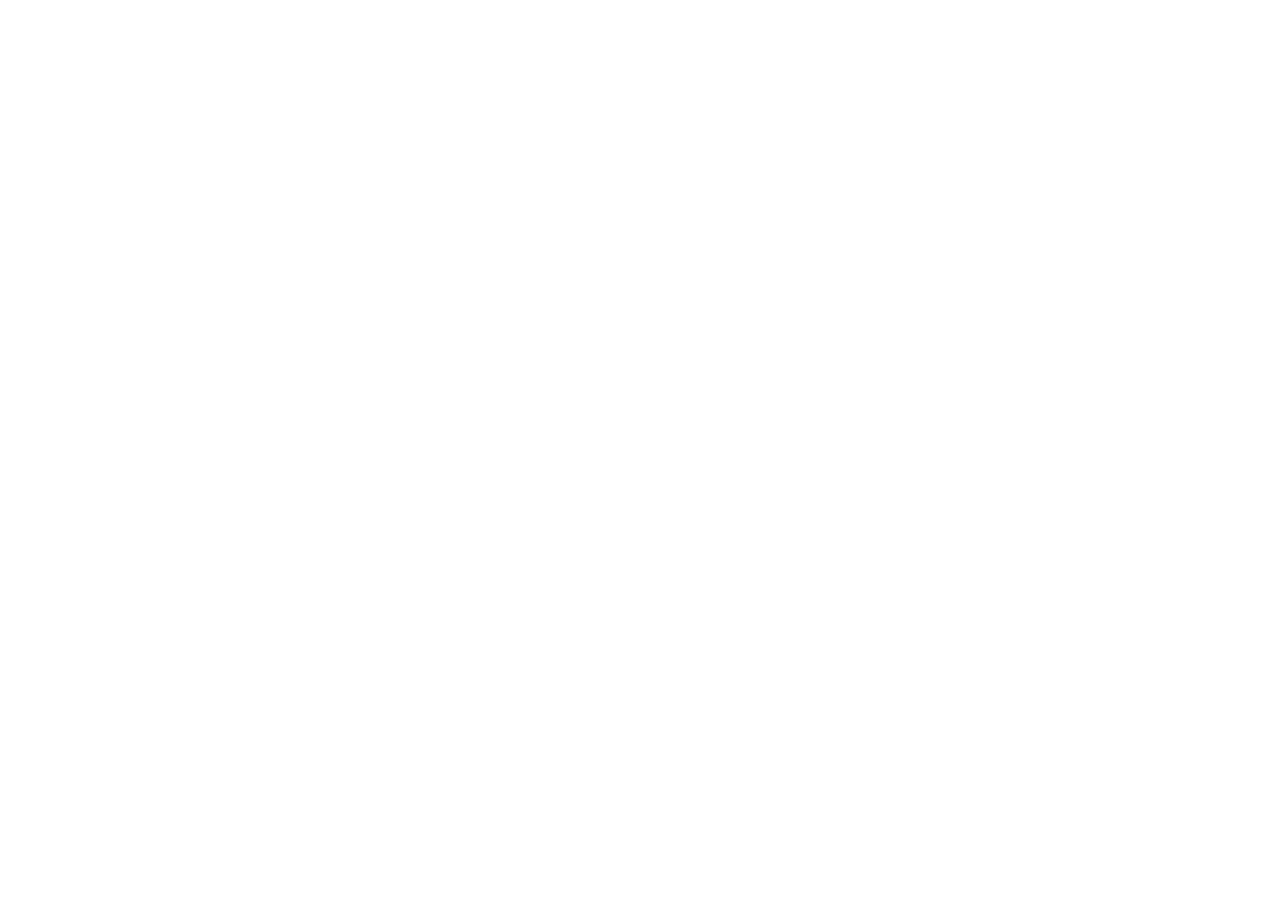
==== index.html @ eb3ed97e "initialized git repositoty" ====
<!DOCTYPE html>
<html lang="en">
<head>
    <meta charset="UTF-8">
    <meta http-equiv="X-UA-Compatible" content="IE=edge">
    <meta name="viewport" content="width=device-width, initial-scale=1.0">
    <title>Document</title>
</head>
<body>
    
</body>
</html>
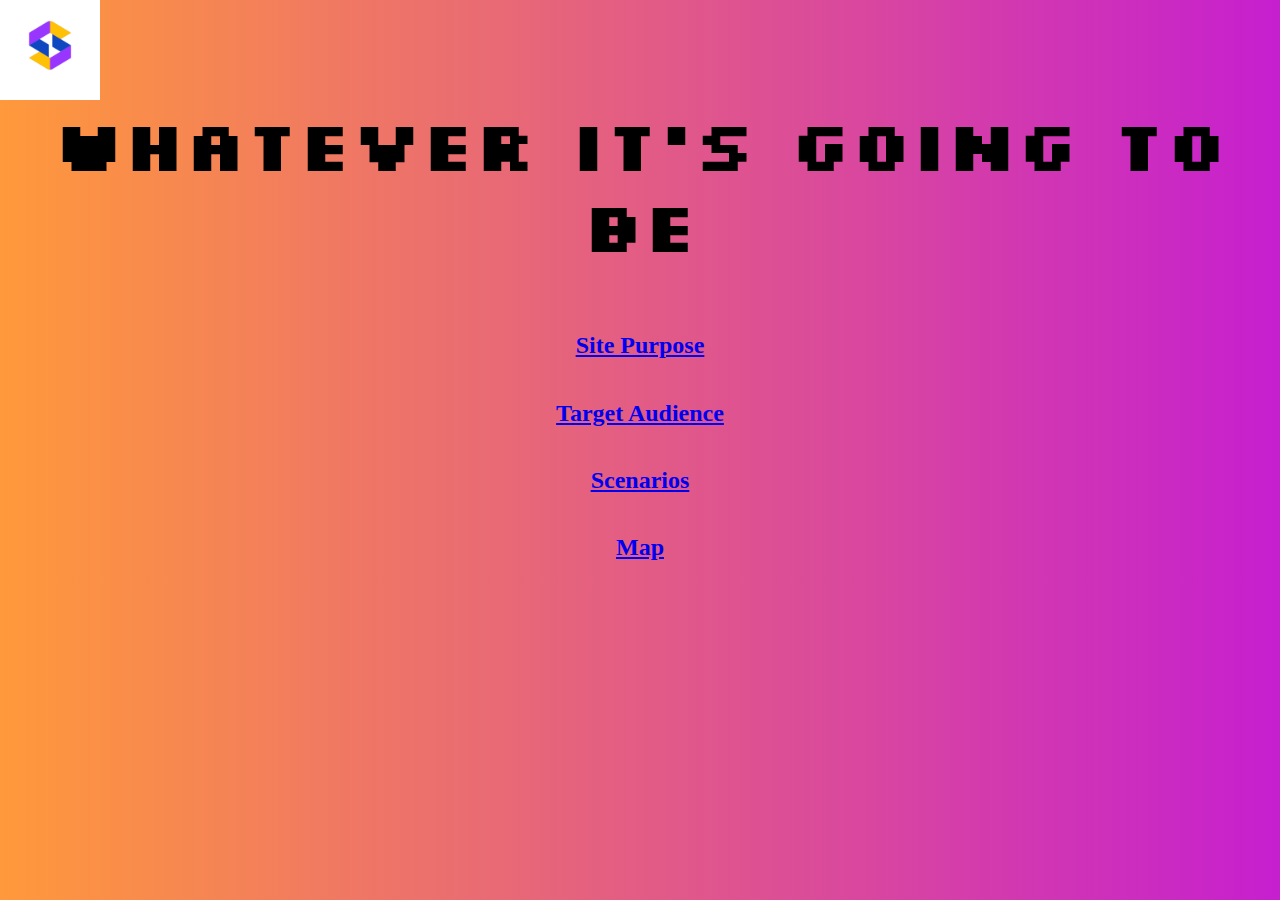
==== commit 42c43c5f: "new files" ====
--- a/index.html
+++ b/index.html
@@ -4,9 +4,35 @@
     <meta charset="UTF-8">
     <meta http-equiv="X-UA-Compatible" content="IE=edge">
     <meta name="viewport" content="width=device-width, initial-scale=1.0">
-    <title>Document</title>
+    <meta name ="week 3 wdd-230 assignment"  content ="the chamber of commerce project"> 
+
+    <!-- fonts -->
+    <link rel="preconnect" href="https://fonts.googleapis.com">
+    <link rel="preconnect" href="https://fonts.gstatic.com" crossorigin>
+    <link href="https://fonts.googleapis.com/css2?family=Silkscreen:wght@400;700&display=swap" rel="stylesheet">
+
+  <link rel="stylesheet" href="css/normalize.css"> 
+    <link rel="stylesheet" href="/css/styles.css">
+    <title>Week 3: Website Planning document</title>
 </head>
 <body>
+    <nav>
+        
+        <img src="/assets/Untitled design (8).png" alt="logo ofstudybooster.kg">
+        <h1> whatever it's going to be</h1>
+
+    <div id="fork">
+            <h2> <a href="site_purpose.html" target="_blank">Site Purpose</h2></a> 
+            <h2> <a href="target_audience.html" target="_blank">Target Audience</h2></a>
+            <h2><a href="scenarios.html" target="_blank">Scenarios</h2></a>
+            <h2> <a href="sitemap.html" target="_blank">Map</h2></a> 
+
+    </div>
+
+    <footer> 
+
+    </footer>
+   
     
 </body>
 </html>--- a/css/styles.css
+++ b/css/styles.css
@@ -0,0 +1,37 @@
+
+body{
+    background: linear-gradient(to left, #C61FCF, #FF993B);
+    
+}
+
+h1{
+    font-family: 'Silkscreen', cursive;
+    font-size: 70px;
+    text-align: center;
+    margin-top: 0px;
+    padding-top: 0px;
+}
+
+img{
+  
+    height: 100px;
+    width: 100px;
+}
+
+#fork{
+    text-align: center;
+    display: grid;
+    align-content: 1fr 1fr 1fr 1fr;
+
+}
+
+p{
+    text-align: center;
+    font-size: 25px;
+}
+
+@media screen and (min-width: 480px) {
+    body {
+      background-color: lightgreen;
+    }
+  }
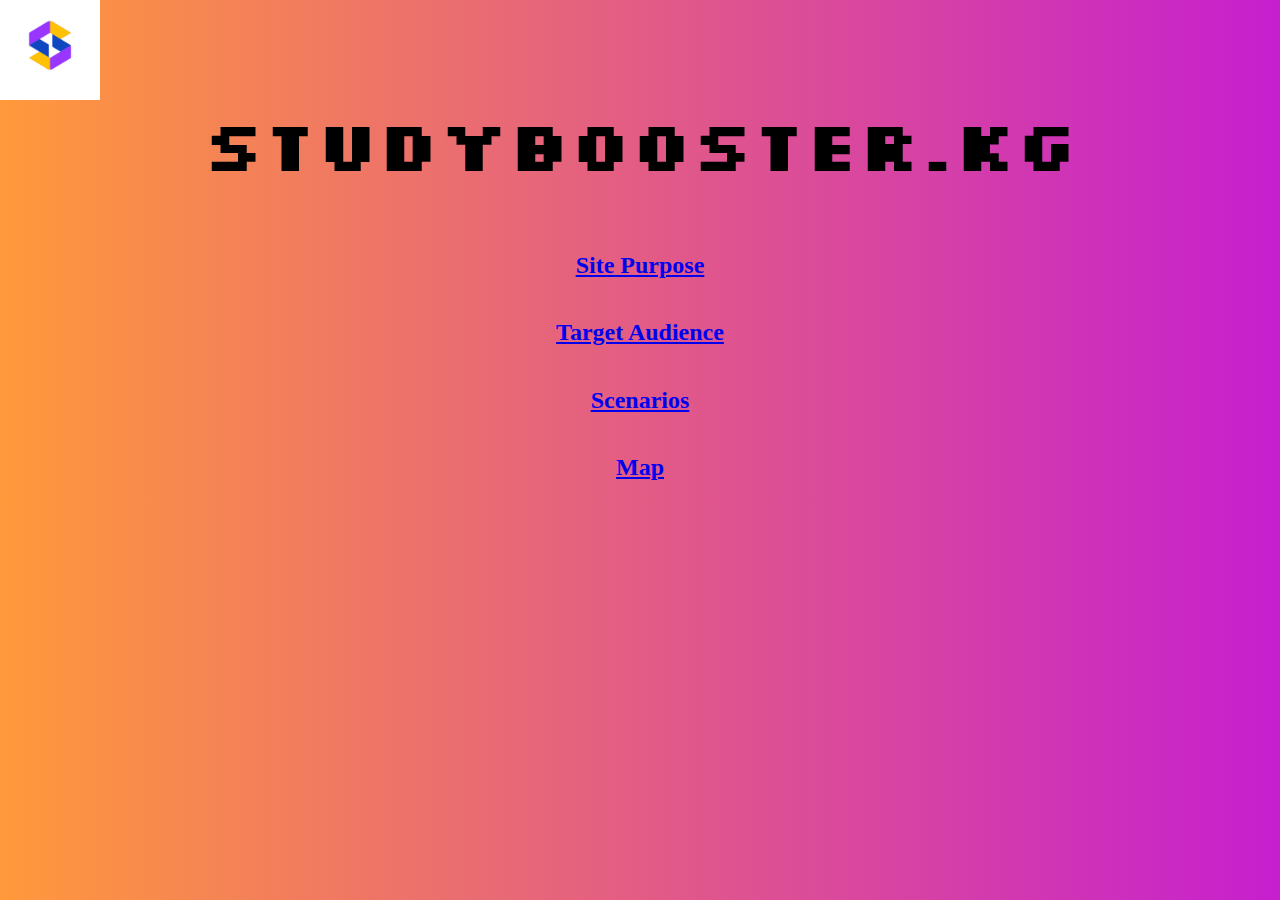
==== commit f651cc13: "extra dashes" ====
--- a/index.html
+++ b/index.html
@@ -12,14 +12,15 @@
     <link href="https://fonts.googleapis.com/css2?family=Silkscreen:wght@400;700&display=swap" rel="stylesheet">
 
   <link rel="stylesheet" href="css/normalize.css"> 
-    <link rel="stylesheet" href="/css/styles.css">
+    <link rel="stylesheet" href="css/styles.css">
     <title>Week 3: Website Planning document</title>
 </head>
 <body>
     <nav>
         
-        <img src="/assets/Untitled design (8).png" alt="logo ofstudybooster.kg">
-        <h1> whatever it's going to be</h1>
+        <img src="assets/Untitled design (8).png" alt="logo ofstudybooster.kg">
+        <h1> studybooster.kg</h1>
+        </nav>
 
     <div id="fork">
             <h2> <a href="site_purpose.html" target="_blank">Site Purpose</h2></a> 
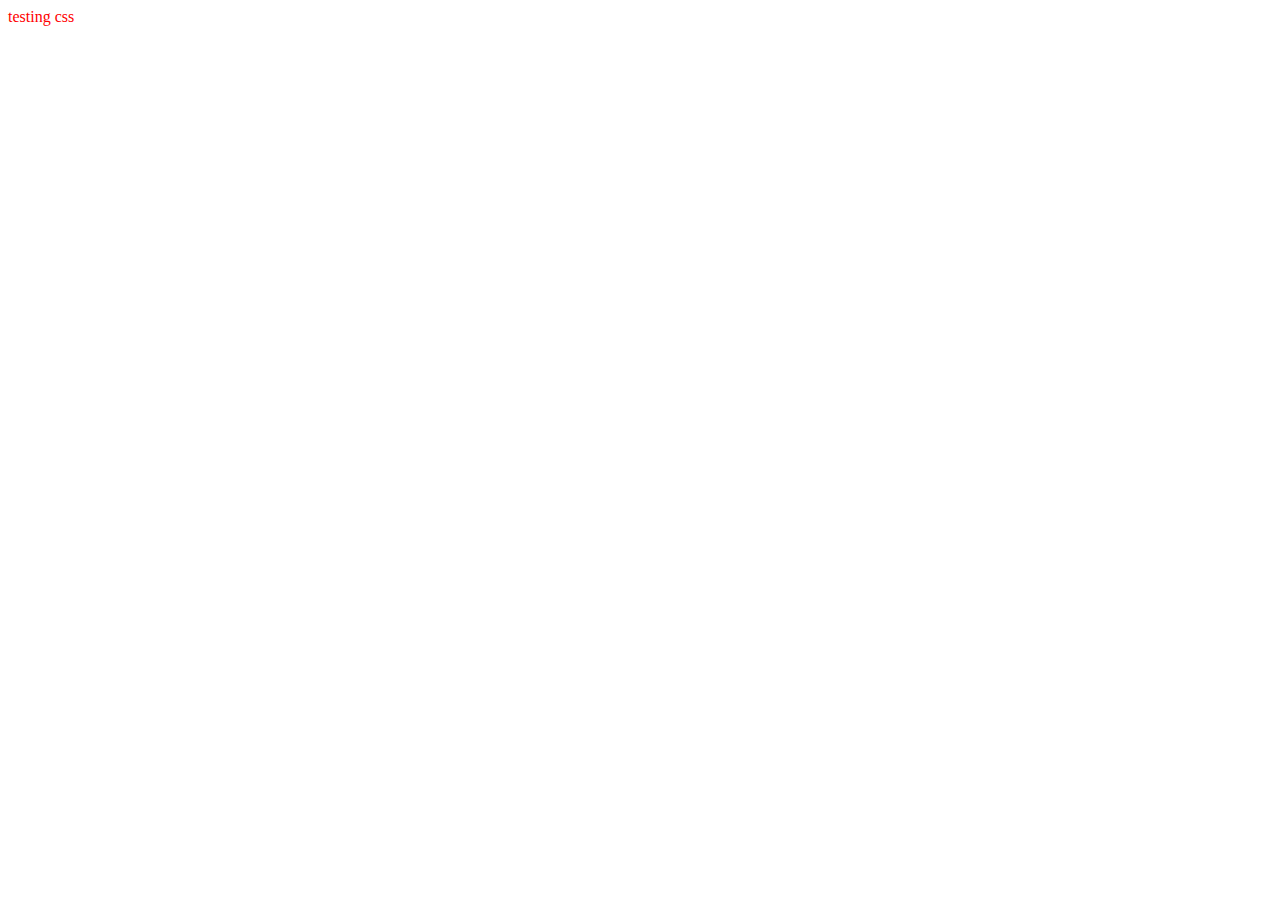
==== commit 2b1aa6ae: "index html created" ====
--- a/index.html
+++ b/index.html
@@ -4,36 +4,11 @@
     <meta charset="UTF-8">
     <meta http-equiv="X-UA-Compatible" content="IE=edge">
     <meta name="viewport" content="width=device-width, initial-scale=1.0">
-    <meta name ="week 3 wdd-230 assignment"  content ="the chamber of commerce project"> 
-
-    <!-- fonts -->
-    <link rel="preconnect" href="https://fonts.googleapis.com">
-    <link rel="preconnect" href="https://fonts.gstatic.com" crossorigin>
-    <link href="https://fonts.googleapis.com/css2?family=Silkscreen:wght@400;700&display=swap" rel="stylesheet">
-
-  <link rel="stylesheet" href="css/normalize.css"> 
-    <link rel="stylesheet" href="css/styles.css">
-    <title>Week 3: Website Planning document</title>
+    <link rel="stylesheet" href="./css/style.css">
+    <title>Document</title>
 </head>
 <body>
-    <nav>
-        
-        <img src="assets/Untitled design (8).png" alt="logo ofstudybooster.kg">
-        <h1> studybooster.kg</h1>
-        </nav>
-
-    <div id="fork">
-            <h2> <a href="site_purpose.html" target="_blank">Site Purpose</h2></a> 
-            <h2> <a href="target_audience.html" target="_blank">Target Audience</h2></a>
-            <h2><a href="scenarios.html" target="_blank">Scenarios</h2></a>
-            <h2> <a href="sitemap.html" target="_blank">Map</h2></a> 
-
-    </div>
-
-    <footer> 
-
-    </footer>
-   
+    testing css
     
 </body>
 </html>--- a/css/style.css
+++ b/css/style.css
@@ -0,0 +1,3 @@
+*{
+    color: red;
+}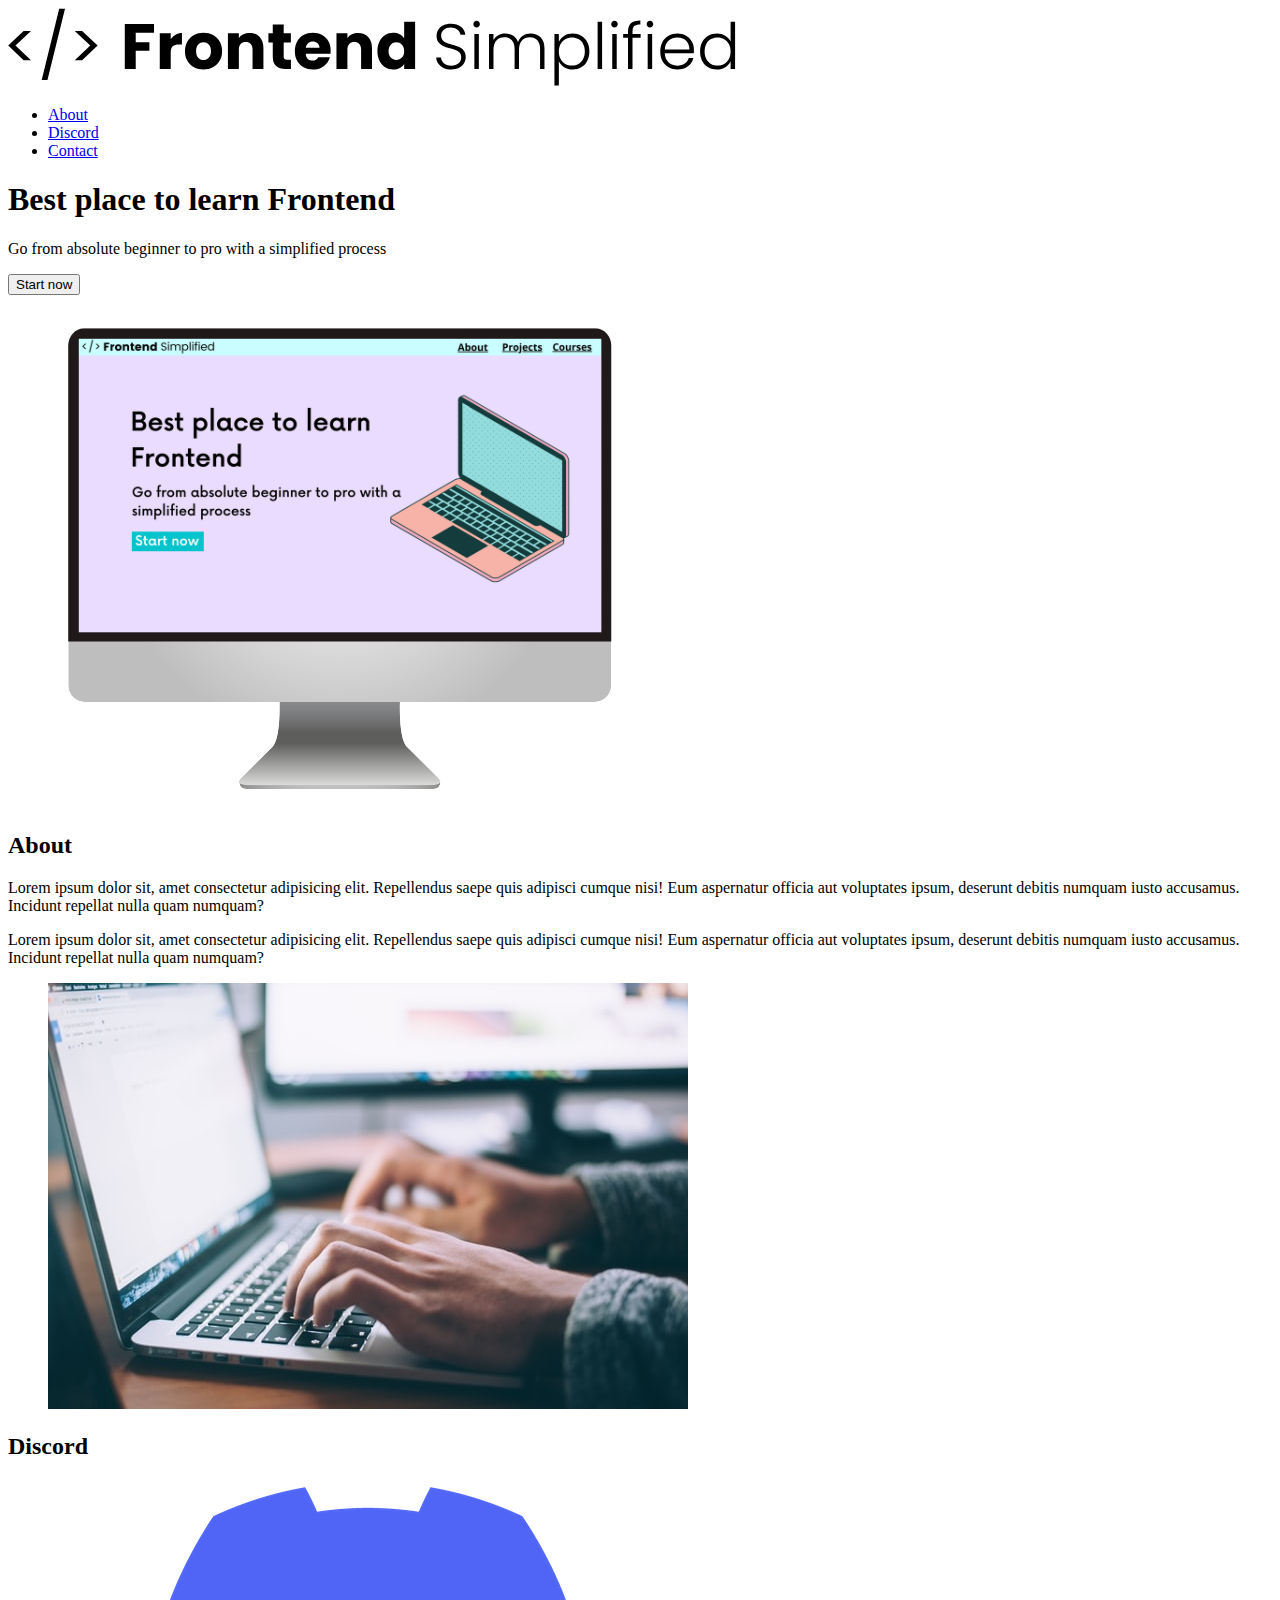
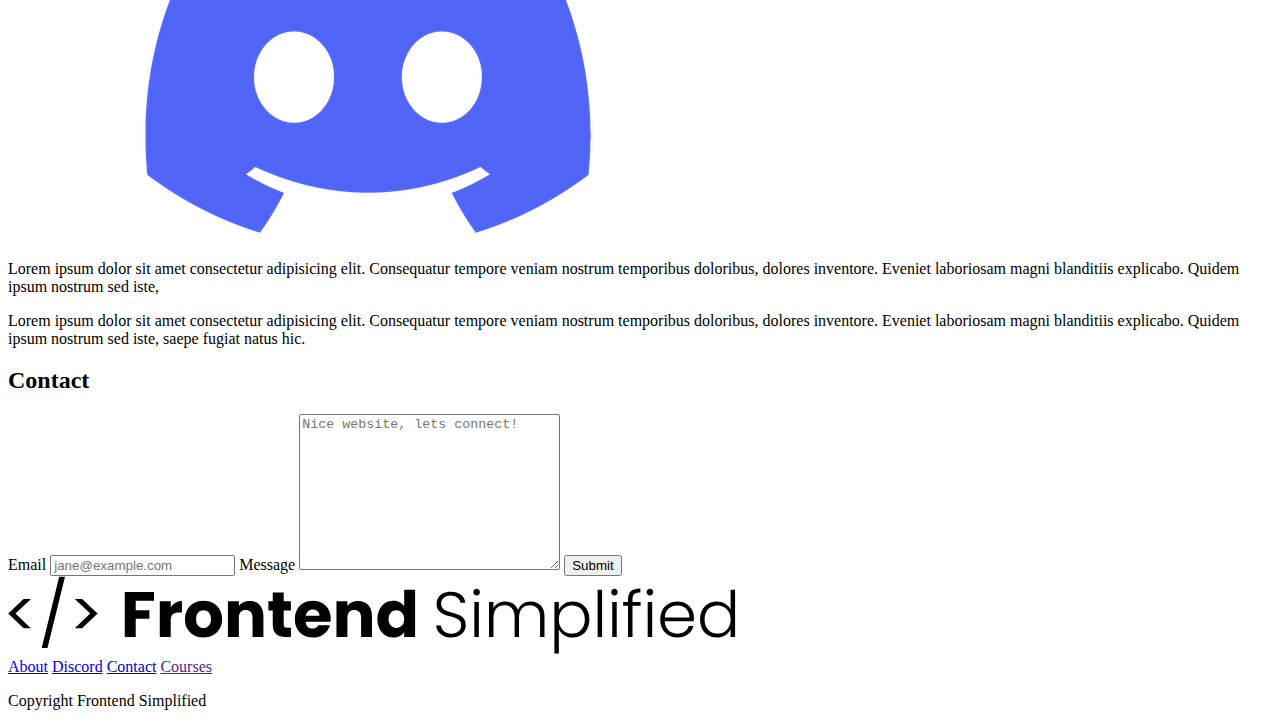
==== commit 0392ce8d: "html changed" ====
--- a/index.html
+++ b/index.html
@@ -1,14 +1,101 @@
 <!DOCTYPE html>
 <html lang="en">
+
 <head>
-    <meta charset="UTF-8">
-    <meta http-equiv="X-UA-Compatible" content="IE=edge">
-    <meta name="viewport" content="width=device-width, initial-scale=1.0">
-    <link rel="stylesheet" href="./css/style.css">
-    <title>Document</title>
+  <meta charset="UTF-8">
+  <meta http-equiv="X-UA-Compatible" content="IE=edge">
+  <meta name="viewport" content="width=device-width, initial-scale=1.0">
+  <title>Document</title>
+  <link rel="stylesheet" href="css/style.css">
 </head>
+
 <body>
-    testing css
-    
+  <section>
+    <nav>
+      <img class="logo" src="./assets/FES.svg" alt="" />
+      <ul>
+        <li><a href="#about">About</a></li>
+        <li><a href="#discord">Discord</a></li>
+        <li><a href="#contact">Contact</a></li>
+      </ul>
+    </nav>
+    <header>
+      <div class="row">
+        <div class="home__description">
+          <h1>Best place to learn Frontend</h1>
+          <p class="subheader">Go from absolute beginner to pro with a simplified process</p>
+          <button>Start now</button>
+        </div>
+        <figure class="home__img--wrapper">
+          <img class="home__img" src="./assets/laptop.png" alt="" />
+        </figure>
+      </div>
+    </header>
+  </section>
+
+  <main>
+    <section id="about">
+      <h2>About</h2>
+      <div class="section__description">
+        <div class="section__description--wrapper">
+          <p class="section__description--para">
+            Lorem ipsum dolor sit, amet consectetur adipisicing elit. Repellendus saepe quis adipisci cumque nisi! Eum
+            aspernatur officia aut voluptates ipsum, deserunt debitis numquam iusto accusamus. Incidunt repellat nulla
+            quam numquam?
+          </p>
+          <p class="section__description--para">
+            Lorem ipsum dolor sit, amet consectetur adipisicing elit. Repellendus saepe quis adipisci cumque nisi! Eum
+            aspernatur officia aut voluptates ipsum, deserunt debitis numquam iusto accusamus. Incidunt repellat nulla
+            quam numquam?
+          </p>
+        </div>
+        <figure class="about__img--wrapper">
+          <img src="./assets/about.jpg" alt="" />
+        </figure>
+      </div>
+    </section>
+
+    <section id="discord">
+      <h2>Discord</h2>
+      <div class="section__description">
+        <figure class="about__img--wrapper">
+          <img src="./assets/discord.png" alt="" />
+        </figure>
+        <div class="section__description--wrapper">
+          <p class="section__description--para">Lorem ipsum dolor sit amet consectetur adipisicing elit. Consequatur
+            tempore veniam nostrum temporibus
+            doloribus, dolores inventore. Eveniet laboriosam magni blanditiis explicabo. Quidem ipsum nostrum sed iste,
+          <p class="section__description--para">Lorem ipsum dolor sit amet consectetur adipisicing elit. Consequatur
+            tempore veniam nostrum temporibus
+            doloribus, dolores inventore. Eveniet laboriosam magni blanditiis explicabo. Quidem ipsum nostrum sed iste,
+            saepe fugiat natus hic.</p>
+        </div>
+
+      </div>
+    </section>
+
+    <section id="contact">
+      <h2>Contact</h2>
+      <form action="">
+        <span>Email</span>
+        <input type="email" placeholder="jane@example.com" />
+        <span>Message</span>
+        <textarea name="" id="" cols="30" rows="10" placeholder="Nice website, lets connect!"></textarea>
+        <button>Submit</button>
+      </form>
+    </section>
+  </main>
+
+  <footer>
+    <img class="footer__logo" src="./assets/FES.svg" alt="" />
+    <div class="footer__links">
+      <a class="footer__link" href="#about">About</a>
+      <a class="footer__link" href="#discord">Discord</a>
+      <a class="footer__link" href="#contact">Contact</a>
+      <a class="footer__link" href="">Courses</a>
+    </div>
+    <p>Copyright Frontend Simplified</p>
+  </footer>
 </body>
+
 </html>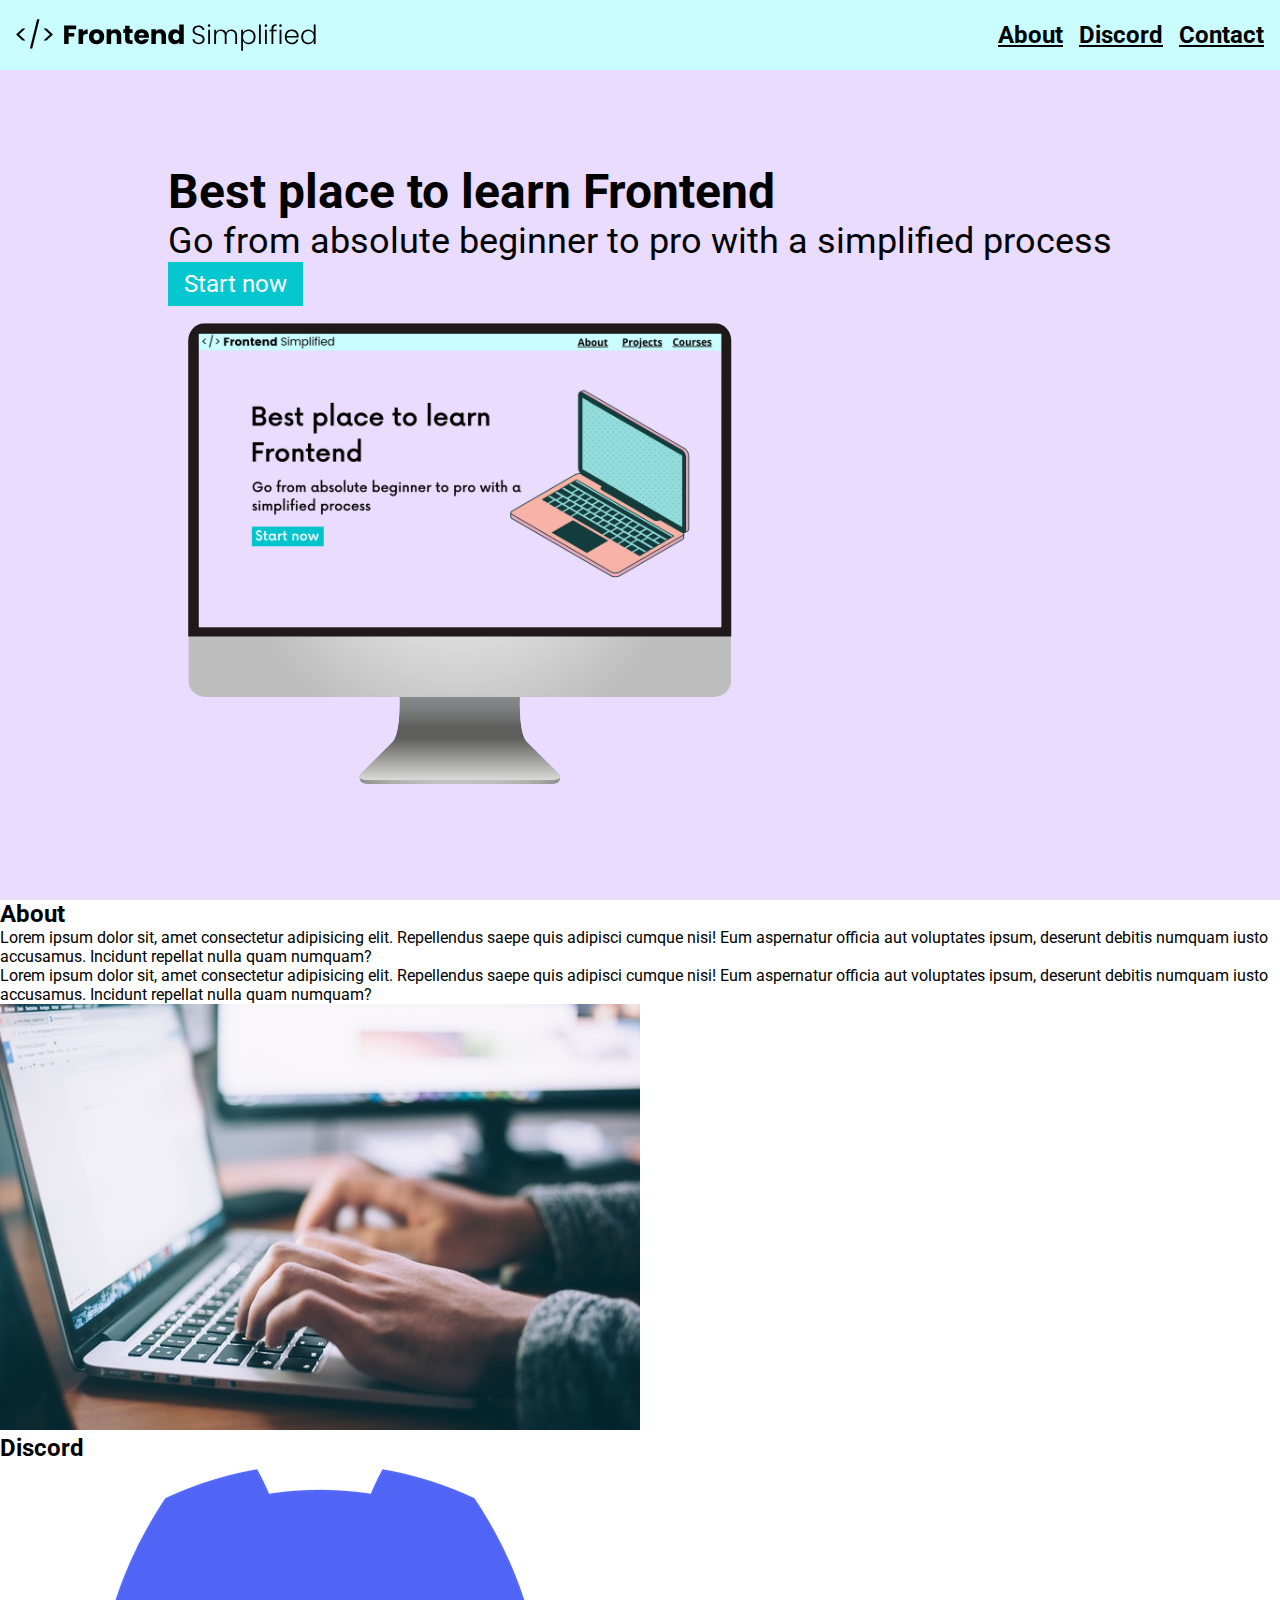
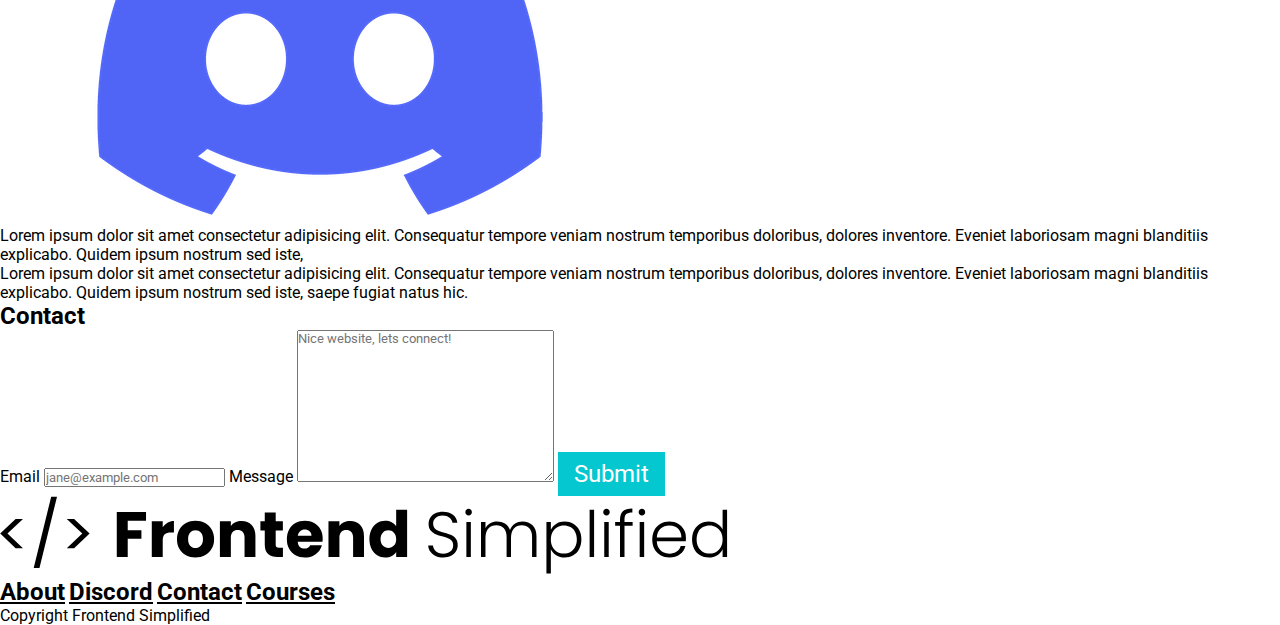
==== commit 231196d5: "nav and header style added(1/3)" ====
--- a/index.html
+++ b/index.html
@@ -5,14 +5,14 @@
   <meta charset="UTF-8">
   <meta http-equiv="X-UA-Compatible" content="IE=edge">
   <meta name="viewport" content="width=device-width, initial-scale=1.0">
-  <title>Document</title>
+  <title>Gotta Love GH :(</title>
   <link rel="stylesheet" href="css/style.css">
 </head>
 
 <body>
   <section>
     <nav>
-      <img class="logo" src="./assets/FES.svg" alt="" />
+      <img class="logo" src="./assets/FES.svg" class="logo" alt="" />
       <ul>
         <li><a href="#about">About</a></li>
         <li><a href="#discord">Discord</a></li>
--- a/css/style.css
+++ b/css/style.css
@@ -0,0 +1,65 @@
+
+@import url('https://fonts.googleapis.com/css2?family=Roboto+Condensed&family=Roboto:wght@300;400;500;700&display=swap');
+*{
+    padding: 0;
+    margin: 0;
+    box-sizing: border-box;
+    font-family: 'Roboto', sans-serif;
+
+}
+
+
+nav {
+    height: 70px;
+    display: flex;
+    justify-content: space-between;
+    align-items: center;
+    padding:  0 16px;
+    background-color: #cafdff;
+}
+
+header{
+    background-color: #eadcff;
+    height: calc(100vh - 70px); /* 100 viewheigh minus the nav's height */
+    padding: 24px;
+    display: flex;
+    align-items: center;
+    justify-content: center;
+}
+
+h1{
+    font-size: 48px;
+}
+
+.subheader{
+    font-size: 36px;
+    margin: 16px 0 24 0;
+}
+
+button{
+    background-color: #05c7cf;
+    color: white;
+    border: none;
+    padding: 8px 16px;
+    font-size: 24px;
+    cursor: pointer;
+}
+a{
+    color: #000;
+    font-size: 24px;
+    font-weight: 700;
+}
+.logo{
+    width: 300px; 
+}
+
+ul{
+    display: flex;
+
+}
+
+li{
+    list-style: none;
+    padding-left: 16px;
+
+}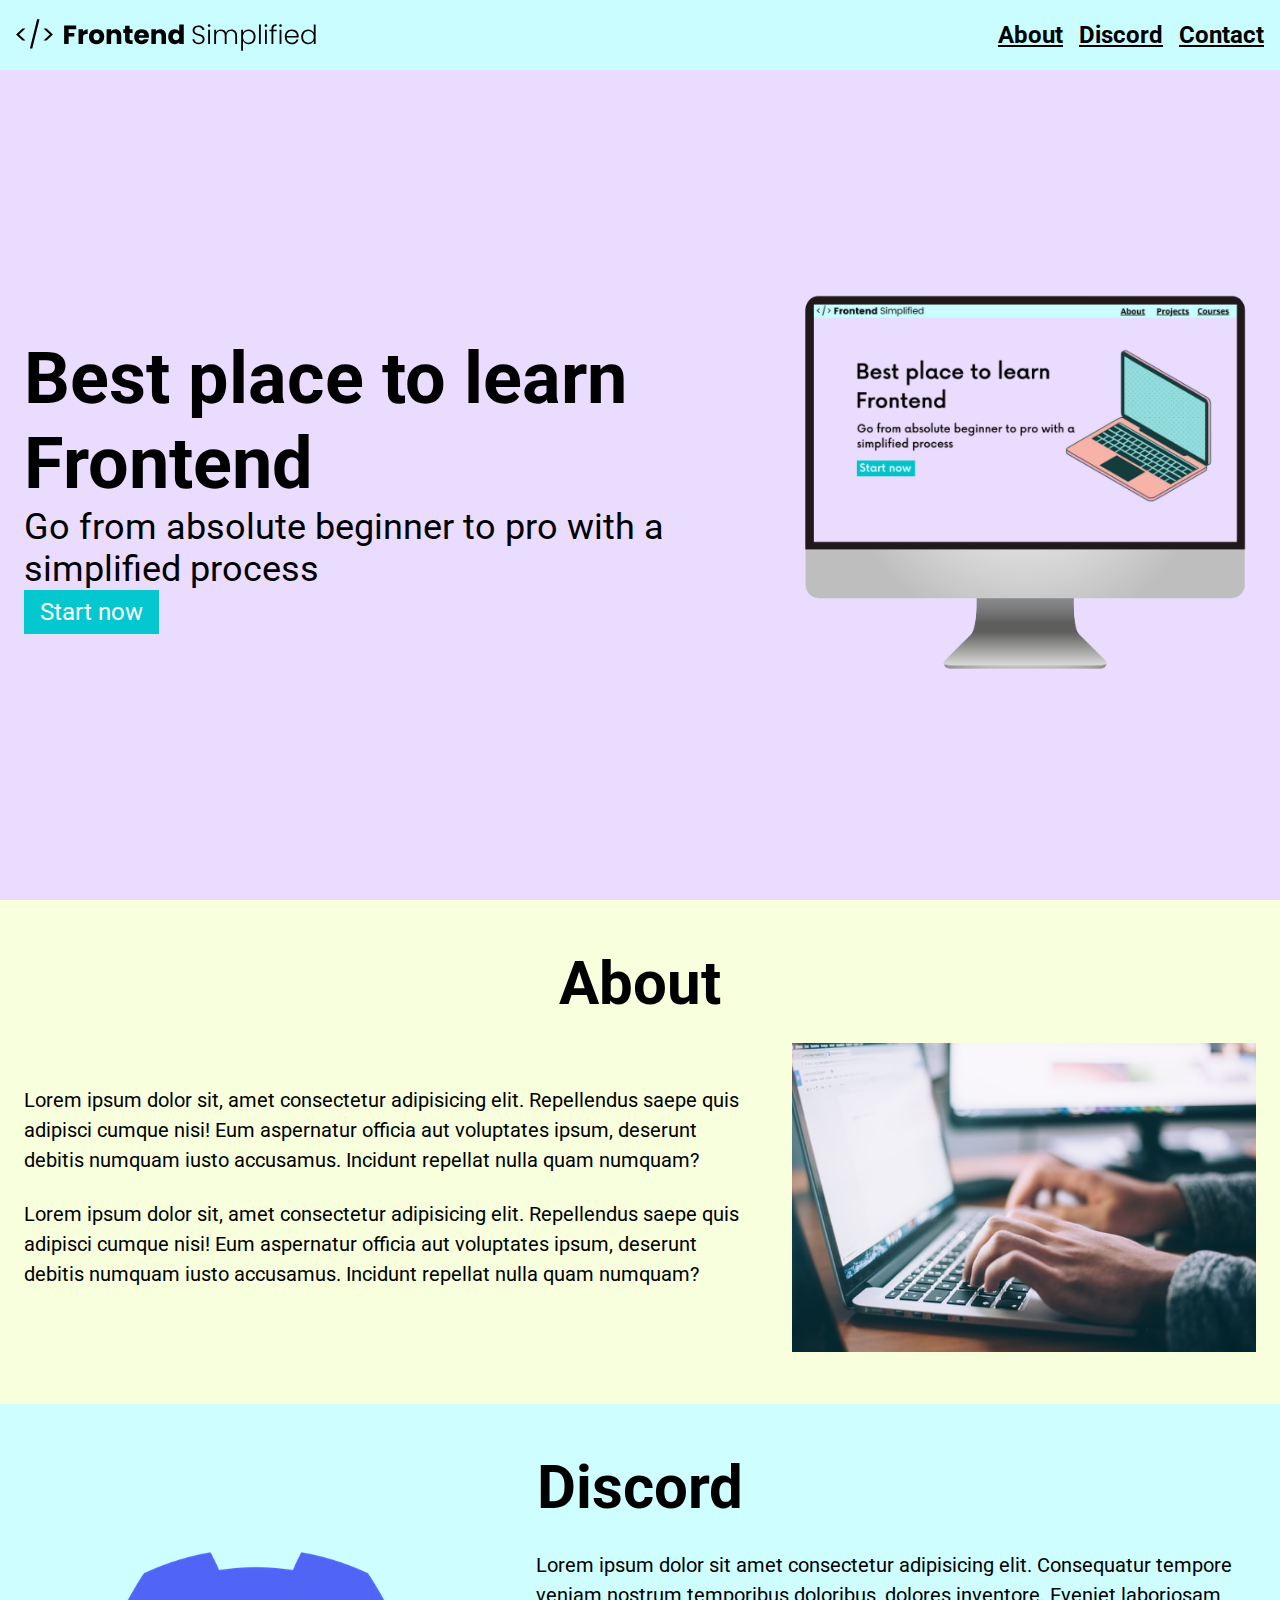
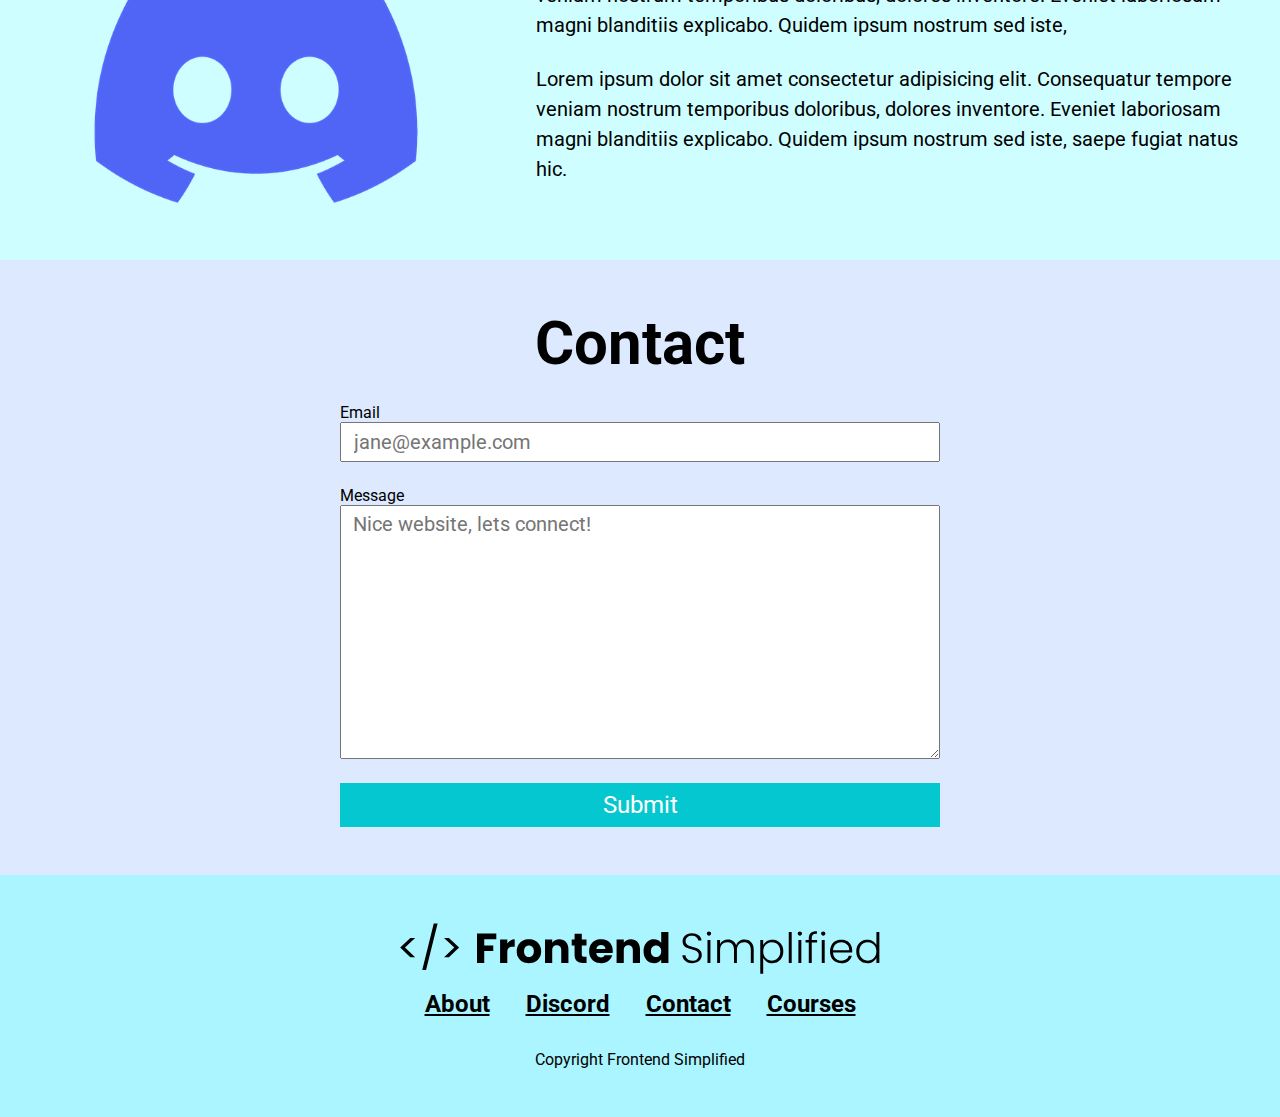
==== commit dae8e78f: "all sections done" ====
--- a/index.html
+++ b/index.html
@@ -36,6 +36,7 @@
   <main>
     <section id="about">
       <h2>About</h2>
+      <div class="row">
       <div class="section__description">
         <div class="section__description--wrapper">
           <p class="section__description--para">
@@ -53,10 +54,12 @@
           <img src="./assets/about.jpg" alt="" />
         </figure>
       </div>
+    </div>
     </section>
 
     <section id="discord">
       <h2>Discord</h2>
+      <div class="row">
       <div class="section__description">
         <figure class="about__img--wrapper">
           <img src="./assets/discord.png" alt="" />
@@ -72,6 +75,7 @@
         </div>
 
       </div>
+    </div>
     </section>
 
     <section id="contact">
--- a/css/style.css
+++ b/css/style.css
@@ -18,6 +18,7 @@
     background-color: #cafdff;
 }
 
+
 header{
     background-color: #eadcff;
     height: calc(100vh - 70px); /* 100 viewheigh minus the nav's height */
@@ -26,9 +27,14 @@
     align-items: center;
     justify-content: center;
 }
+a{
+    color: #000;
+    font-size: 24px;
+    font-weight: 700;
+}
 
 h1{
-    font-size: 48px;
+    font-size: 72px;
 }
 
 .subheader{
@@ -44,11 +50,7 @@
     font-size: 24px;
     cursor: pointer;
 }
-a{
-    color: #000;
-    font-size: 24px;
-    font-weight: 700;
-}
+
 .logo{
     width: 300px; 
 }
@@ -62,4 +64,138 @@
     list-style: none;
     padding-left: 16px;
 
+}
+
+.row{
+    width: 100%;
+    max-width: 1300px;
+    margin: 0 auto;
+    display: flex;
+    justify-content: center;
+    align-items: center;
+}
+
+#about,
+#discord,
+#contact,
+footer {
+    padding: 48px 0;
+}
+
+/* 
+
+
+About section
+
+
+*/
+
+
+
+#about{
+    background-color: #f8ffdc;
+
+}
+
+h2{
+    font-size: 60px;
+    text-align: center;
+    margin-bottom: 24px;
+}
+
+.section__description{
+    display: flex;
+    align-items: center;
+    justify-content: center;
+}
+
+.about__img--wrapper{
+    width: 40%;
+}
+
+img{
+    width: 100%;
+}
+
+.section__description--wrapper{
+    width: 60%;
+}
+
+.section__description--para{
+    font-size: 20px;
+    line-height: 1.5;
+    margin-bottom: 24px;
+}
+
+.about__img--wrapper,
+.section__description--wrapper{
+    padding: 0 24px;
+}
+
+/* 
+
+
+Discord section
+
+
+*/
+
+#discord{
+    background-color: #cefeff;
+}
+
+
+/* 
+
+
+contact section
+
+
+*/
+
+#contact {
+    background-color: #dce9ff;
+}
+
+form{
+    width: 100%;
+    max-width: 600px;
+    display: flex;
+    flex-direction: column;
+    margin: 0 auto;
+}
+
+input, textarea {
+    margin-bottom: 24px;
+    font-size: 20px;
+    padding: 6px 12px;
+}
+
+
+/* 
+
+
+footer section
+
+
+*/
+footer{
+    background-color: #aaf5ff;
+    display: flex;
+    flex-direction: column;
+    align-items: center;
+
+}
+.footer__logo{
+    max-width: 480px;
+    margin-bottom: 16px;
+}
+
+.footer__links{
+    margin-bottom: 32px;
+}
+
+.footer__link{
+    padding: 0 16px;
+
 }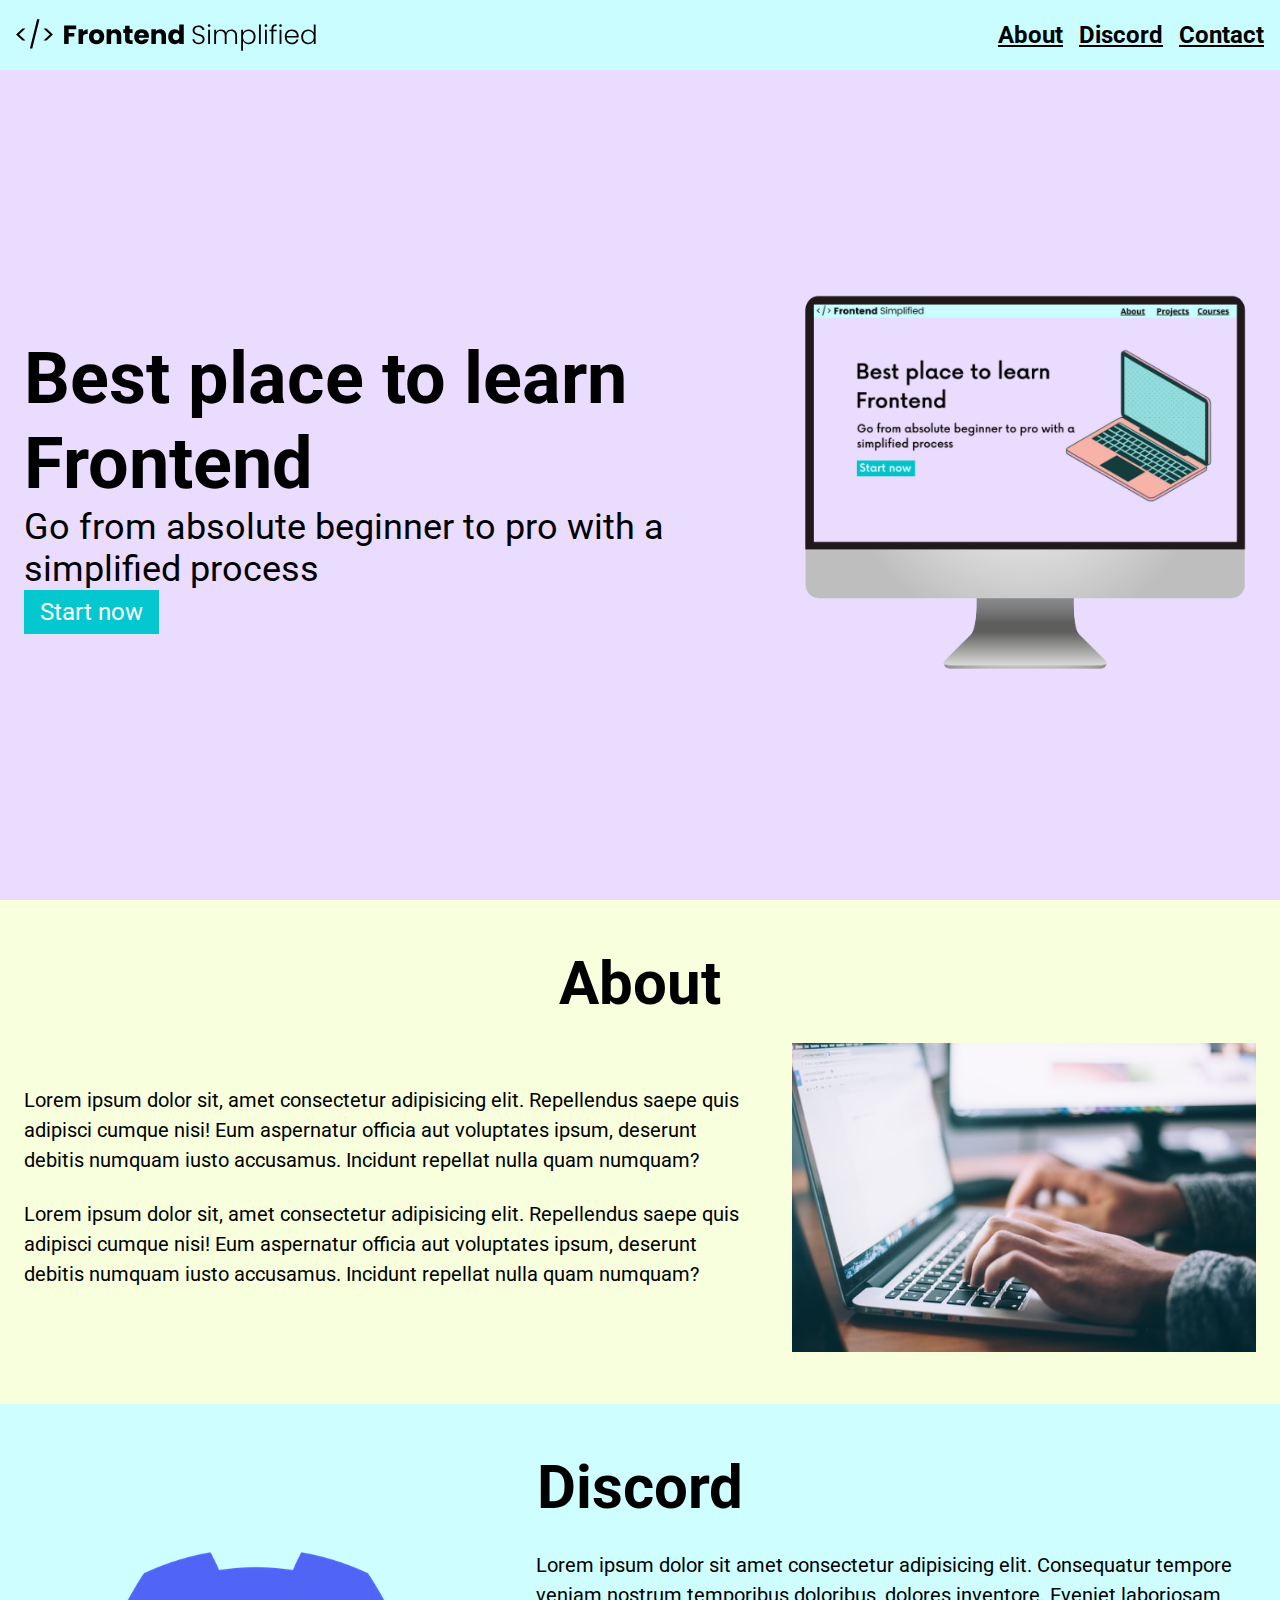
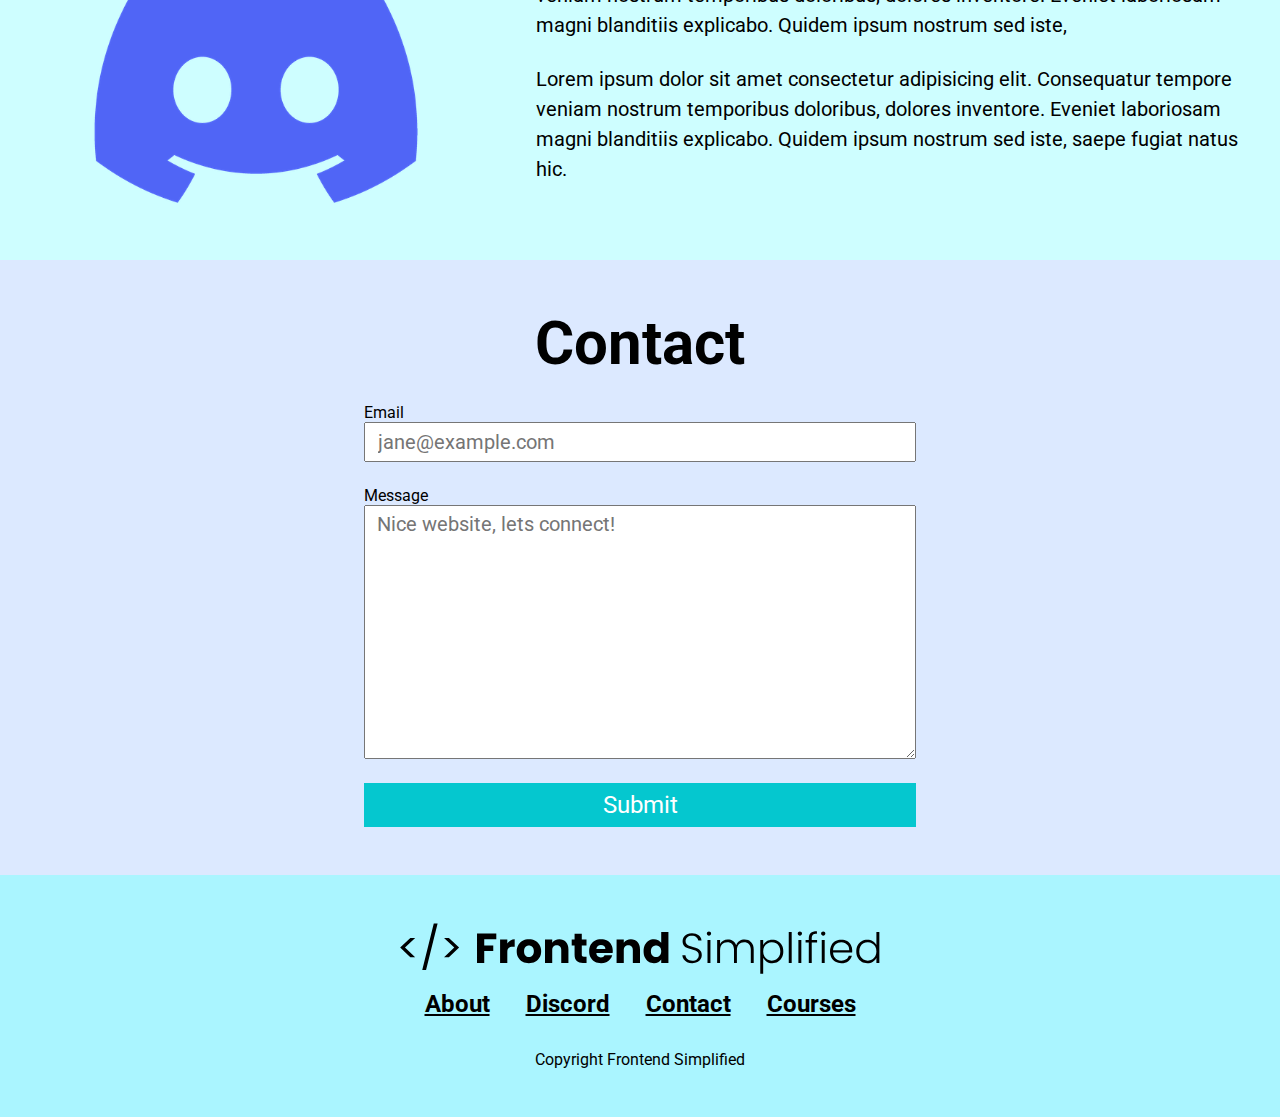
==== commit 4f291e45: "media queries included" ====
--- a/index.html
+++ b/index.html
@@ -24,7 +24,7 @@
         <div class="home__description">
           <h1>Best place to learn Frontend</h1>
           <p class="subheader">Go from absolute beginner to pro with a simplified process</p>
-          <button>Start now</button>
+          <button class="home__description--button">Start now</button>
         </div>
         <figure class="home__img--wrapper">
           <img class="home__img" src="./assets/laptop.png" alt="" />
--- a/css/style.css
+++ b/css/style.css
@@ -163,6 +163,7 @@
     display: flex;
     flex-direction: column;
     margin: 0 auto;
+    padding: 0 24px;
 }
 
 input, textarea {
@@ -198,4 +199,71 @@
 .footer__link{
     padding: 0 16px;
 
+}
+
+/* small phones, tablets, large smartphones */
+@media (max-width: 728px){
+    .row {
+        flex-direction: column;
+
+    }
+
+    .home__description {
+        margin-bottom: 24px;
+        display: flex;
+        flex-direction: column;
+        align-items: center;
+    }
+
+    h1 {
+        text-align: center;
+        font-size: 49px;
+
+    }
+
+    .subheader{
+        text-align: center;
+        font-size: 20px;
+    }
+
+    .home__description--button{
+        max-width: 200px;
+    }
+    
+    ul {
+        display: none;
+    }
+
+    .section__description{
+        flex-direction: column;
+    }
+
+    .section__description--wrapper{
+        width: 100%;
+    }
+
+    .about__img--wrapper{
+        width: 100%;
+    }
+
+    #discord .section__description{
+        flex-direction: column-reverse;
+    }
+
+    footer{
+        padding: 48px 24px;
+    }
+
+    .footer__logo {
+        max-width: 360px;
+    }
+
+    .footer__link{
+        padding: 0 4px;
+        font-size: 18px;
+    }
+
+    .footer__links{
+        margin-bottom: 24px;
+    }
 }